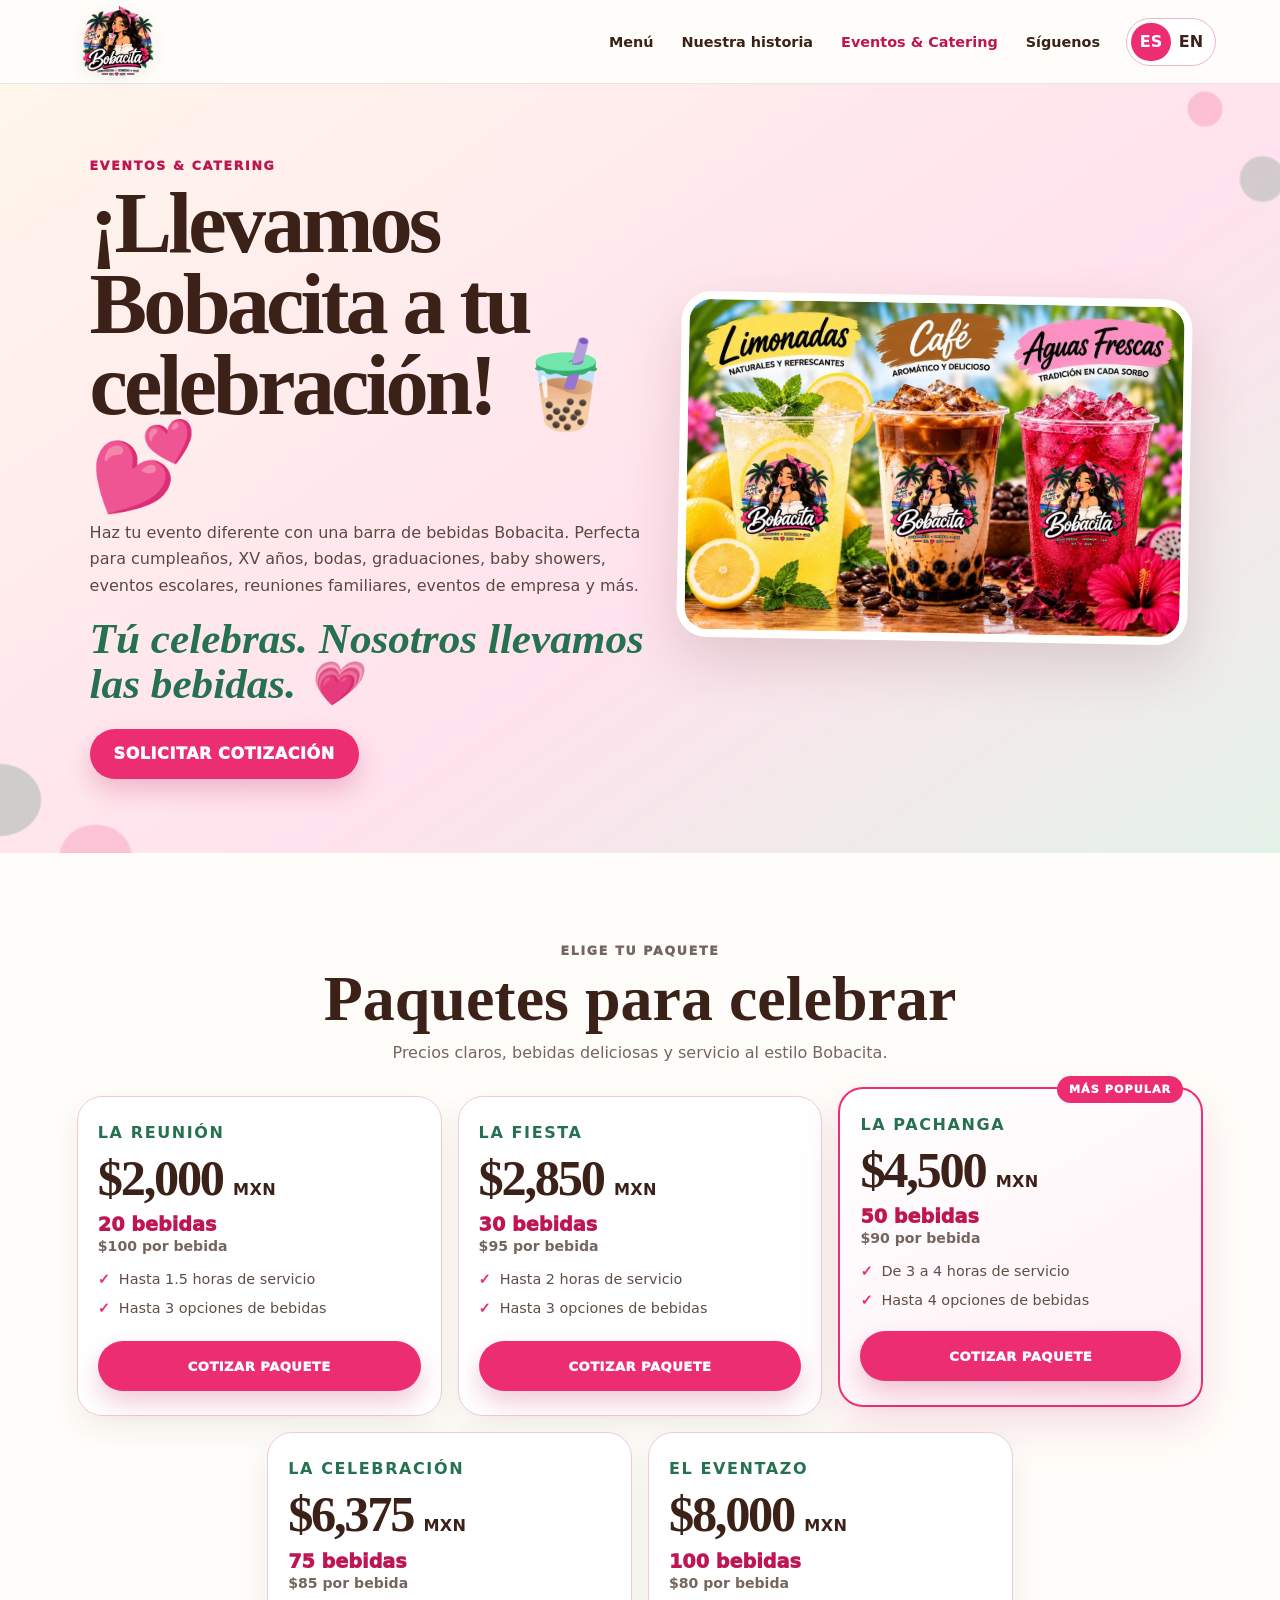
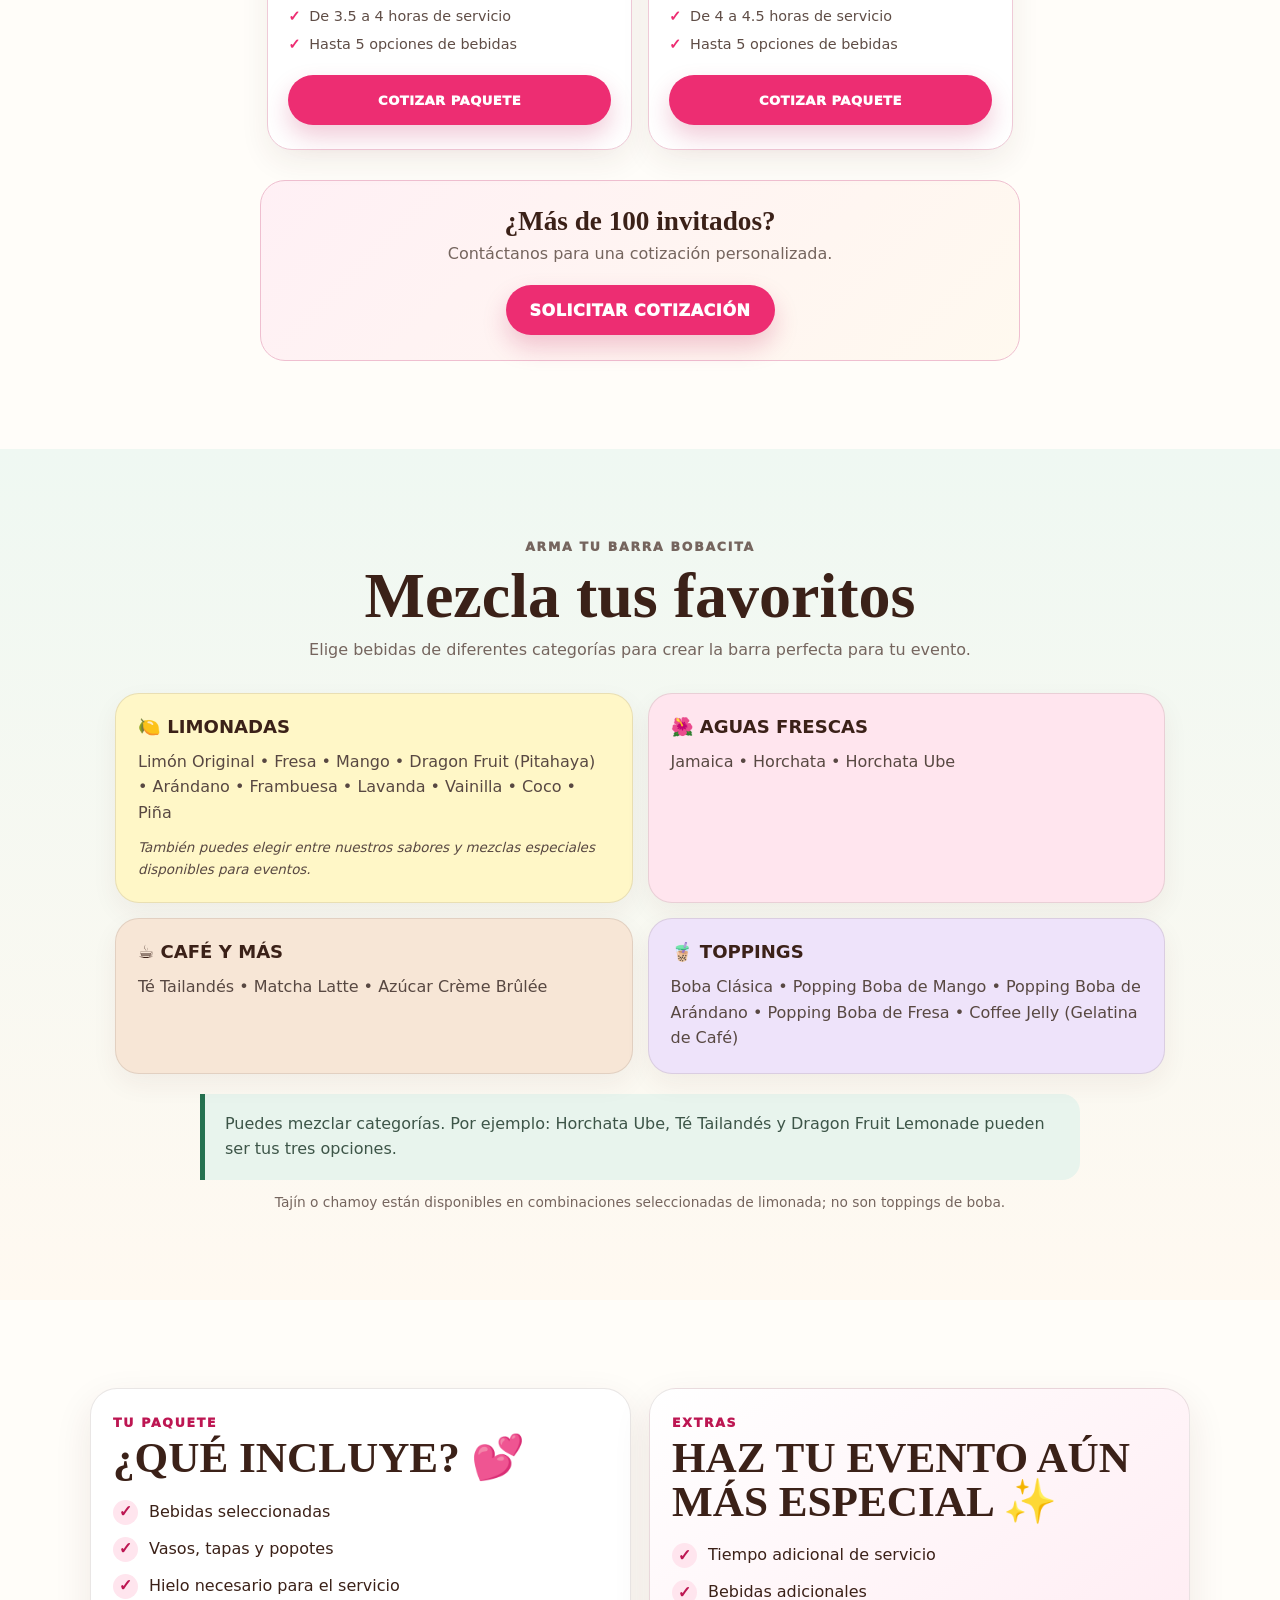
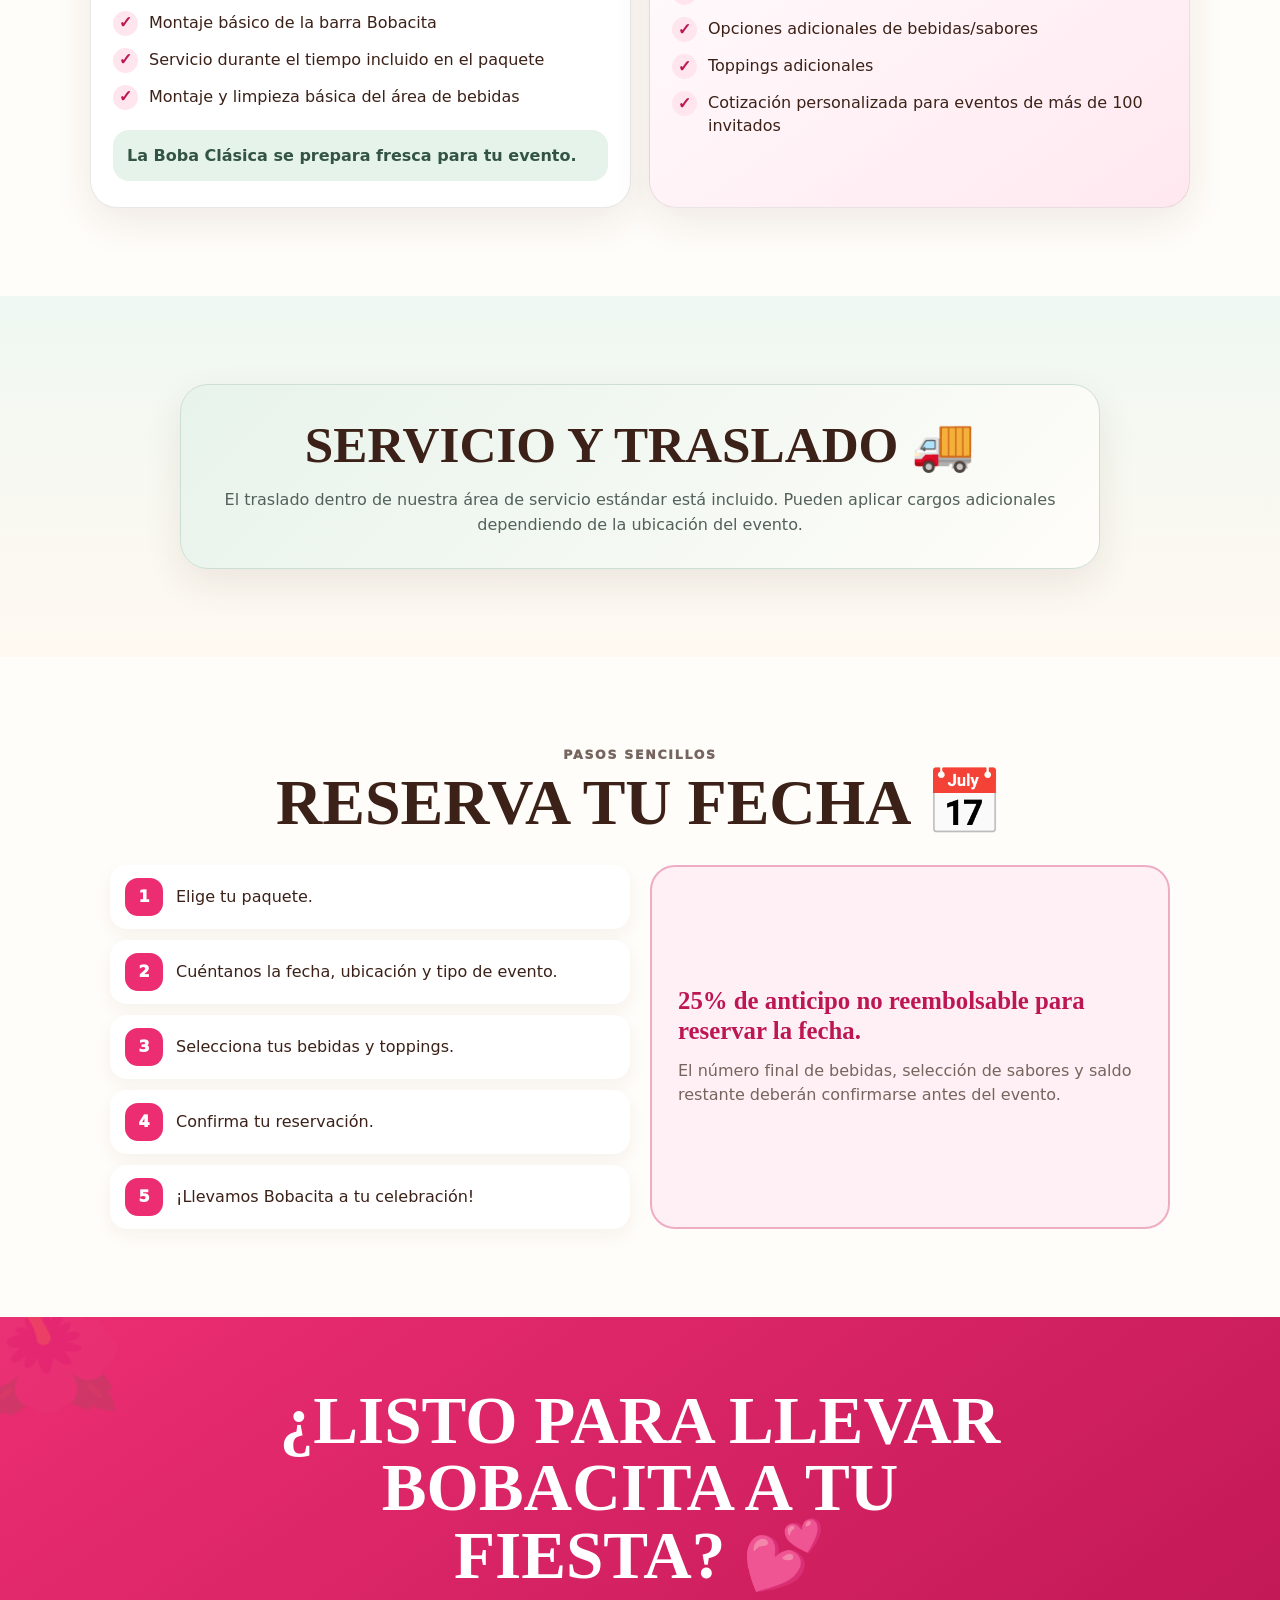
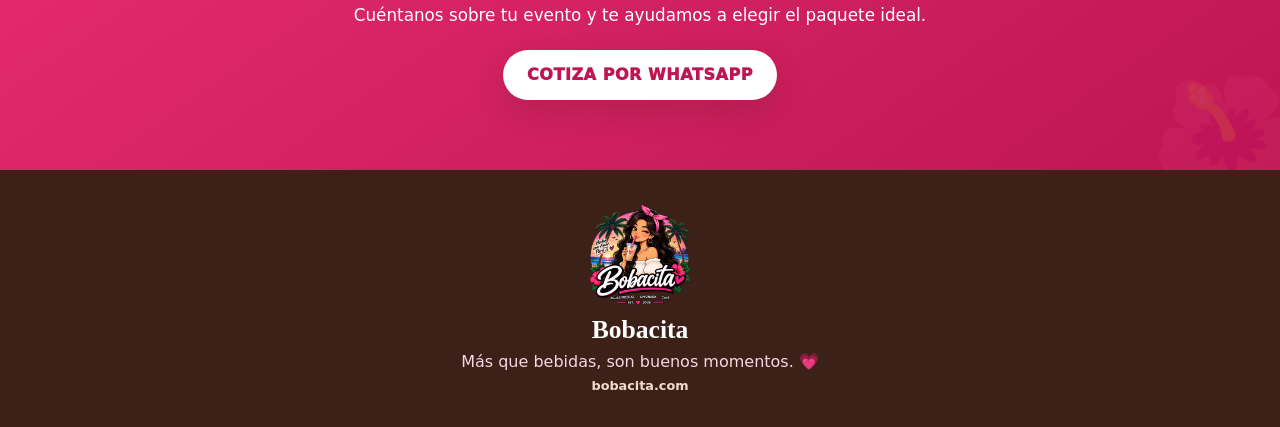
==== catering.html @ 794cbddf "Add Eventos and Catering page" ====
<!doctype html>
<html lang="es">
<head>
  <meta charset="utf-8">
  <meta name="viewport" content="width=device-width,initial-scale=1">
  <title>Eventos &amp; Catering | Bobacita</title>
  <meta name="description" content="Barra de bebidas Bobacita para cumpleaños, XV años, bodas, graduaciones y eventos en Tijuana.">
  <link rel="stylesheet" href="styles.css">
  <link rel="stylesheet" href="catering.css">
</head>
<body class="catering-page">
  <header class="site-header">
    <a class="brand" href="index.html#inicio" aria-label="Bobacita">
      <img src="assets/web/bobacita-logo.webp" width="600" height="600" alt="Bobacita" decoding="async" fetchpriority="high">
    </a>
    <nav class="desktop-nav" aria-label="Navegación principal" data-i18n-aria="main_navigation">
      <a href="index.html#menu" data-i18n="nav_menu">Menú</a>
      <a href="index.html#historia" data-i18n="nav_story">Nuestra historia</a>
      <a class="active" href="catering.html" aria-current="page" data-i18n="nav_catering">Eventos &amp; Catering</a>
      <a href="index.html#siguenos" data-i18n="nav_follow">Síguenos</a>
    </nav>
    <div class="lang-switch" aria-label="Cambiar idioma" data-i18n-aria="language_switch">
      <button class="active" type="button" data-lang="es" aria-pressed="true">ES</button>
      <button type="button" data-lang="en" aria-pressed="false">EN</button>
    </div>
    <button class="menu-toggle" type="button" aria-label="Abrir menú" aria-expanded="false" aria-controls="mobile-navigation" data-i18n-aria="open_menu"><span></span><span></span><span></span></button>
  </header>
  <nav class="mobile-nav" id="mobile-navigation" aria-label="Navegación móvil" data-i18n-aria="mobile_navigation" hidden>
    <a href="index.html#inicio" data-i18n="nav_home">Inicio</a>
    <a href="index.html#menu" data-i18n="nav_menu">Menú</a>
    <a href="index.html#featured-drink" data-i18n="nav_featured">Bebida destacada</a>
    <a href="index.html#historia" data-i18n="nav_story">Nuestra historia</a>
    <a href="index.html#siguenos" data-i18n="nav_follow">Síguenos</a>
    <a href="catering.html" aria-current="page" data-i18n="nav_catering">Eventos &amp; Catering</a>
  </nav>

  <main>
    <section class="catering-hero">
      <div class="catering-hero-copy">
        <p class="catering-eyebrow" data-i18n="hero_eyebrow">EVENTOS &amp; CATERING</p>
        <h1 data-i18n="hero_title">¡Llevamos Bobacita a tu celebración! 🧋💕</h1>
        <p class="catering-hero-text" data-i18n="hero_text">Haz tu evento diferente con una barra de bebidas Bobacita. Perfecta para cumpleaños, XV años, bodas, graduaciones, baby showers, eventos escolares, reuniones familiares, eventos de empresa y más.</p>
        <h2 data-i18n="hero_subtitle">Tú celebras. Nosotros llevamos las bebidas. 💗</h2>
        <a class="wa-button" data-wa="general" href="https://wa.me/525662849695" target="_blank" rel="noopener" data-i18n="request_quote">SOLICITAR COTIZACIÓN</a>
      </div>
      <figure class="catering-hero-visual">
        <img src="assets/web/three-category-website.webp" width="1200" height="800" alt="Barra de bebidas Bobacita con limonada, café y agua fresca" data-i18n-alt="hero_image_alt" decoding="async" fetchpriority="high">
      </figure>
    </section>

    <section class="catering-section alt" id="paquetes">
      <div class="catering-heading">
        <p class="catering-section-kicker" data-i18n="packages_kicker">ELIGE TU PAQUETE</p>
        <h2 data-i18n="packages_title">Paquetes para celebrar</h2>
        <p data-i18n="packages_intro">Precios claros, bebidas deliciosas y servicio al estilo Bobacita.</p>
      </div>
      <div class="package-grid">
        <article class="package-card">
          <h3>La Reunión</h3><p class="package-price">$2,000 <small>MXN</small></p>
          <p class="package-drinks" data-i18n="drinks_20">20 bebidas</p><p class="package-rate" data-i18n="rate_100">$100 por bebida</p>
          <ul><li data-i18n="service_15">Hasta 1.5 horas de servicio</li><li data-i18n="options_3">Hasta 3 opciones de bebidas</li></ul>
          <a class="wa-button" data-wa="package" data-package-es="La Reunión" data-package-en="La Reunión" href="https://wa.me/525662849695" target="_blank" rel="noopener" data-i18n="package_quote">COTIZAR PAQUETE</a>
        </article>
        <article class="package-card">
          <h3>La Fiesta</h3><p class="package-price">$2,850 <small>MXN</small></p>
          <p class="package-drinks" data-i18n="drinks_30">30 bebidas</p><p class="package-rate" data-i18n="rate_95">$95 por bebida</p>
          <ul><li data-i18n="service_2">Hasta 2 horas de servicio</li><li data-i18n="options_3">Hasta 3 opciones de bebidas</li></ul>
          <a class="wa-button" data-wa="package" data-package-es="La Fiesta" data-package-en="La Fiesta" href="https://wa.me/525662849695" target="_blank" rel="noopener" data-i18n="package_quote">COTIZAR PAQUETE</a>
        </article>
        <article class="package-card popular">
          <span class="popular-badge" data-i18n="most_popular">MÁS POPULAR</span>
          <h3>La Pachanga</h3><p class="package-price">$4,500 <small>MXN</small></p>
          <p class="package-drinks" data-i18n="drinks_50">50 bebidas</p><p class="package-rate" data-i18n="rate_90">$90 por bebida</p>
          <ul><li data-i18n="service_34">De 3 a 4 horas de servicio</li><li data-i18n="options_4">Hasta 4 opciones de bebidas</li></ul>
          <a class="wa-button" data-wa="package" data-package-es="La Pachanga" data-package-en="La Pachanga" href="https://wa.me/525662849695" target="_blank" rel="noopener" data-i18n="package_quote">COTIZAR PAQUETE</a>
        </article>
        <article class="package-card">
          <h3>La Celebración</h3><p class="package-price">$6,375 <small>MXN</small></p>
          <p class="package-drinks" data-i18n="drinks_75">75 bebidas</p><p class="package-rate" data-i18n="rate_85">$85 por bebida</p>
          <ul><li data-i18n="service_354">De 3.5 a 4 horas de servicio</li><li data-i18n="options_5">Hasta 5 opciones de bebidas</li></ul>
          <a class="wa-button" data-wa="package" data-package-es="La Celebración" data-package-en="La Celebración" href="https://wa.me/525662849695" target="_blank" rel="noopener" data-i18n="package_quote">COTIZAR PAQUETE</a>
        </article>
        <article class="package-card">
          <h3>El Eventazo</h3><p class="package-price">$8,000 <small>MXN</small></p>
          <p class="package-drinks" data-i18n="drinks_100">100 bebidas</p><p class="package-rate" data-i18n="rate_80">$80 por bebida</p>
          <ul><li data-i18n="service_445">De 4 a 4.5 horas de servicio</li><li data-i18n="options_5">Hasta 5 opciones de bebidas</li></ul>
          <a class="wa-button" data-wa="package" data-package-es="El Eventazo" data-package-en="El Eventazo" href="https://wa.me/525662849695" target="_blank" rel="noopener" data-i18n="package_quote">COTIZAR PAQUETE</a>
        </article>
      </div>
      <div class="custom-quote">
        <h3 data-i18n="over_100_title">¿Más de 100 invitados?</h3>
        <p data-i18n="over_100_text">Contáctanos para una cotización personalizada.</p>
        <a class="wa-button" data-wa="custom" href="https://wa.me/525662849695" target="_blank" rel="noopener" data-i18n="request_quote">SOLICITAR COTIZACIÓN</a>
      </div>
    </section>

    <section class="catering-section green-wash" id="barra">
      <div class="catering-heading">
        <p class="catering-section-kicker" data-i18n="bar_kicker">ARMA TU BARRA BOBACITA</p>
        <h2 data-i18n="bar_title">Mezcla tus favoritos</h2>
        <p data-i18n="bar_intro">Elige bebidas de diferentes categorías para crear la barra perfecta para tu evento.</p>
      </div>
      <div class="bar-grid">
        <article class="bar-card"><h3 data-i18n="lemonades_title">🍋 LIMONADAS</h3><p data-i18n="lemonades_list">Limón Original • Fresa • Mango • Dragon Fruit (Pitahaya) • Arándano • Frambuesa • Lavanda • Vainilla • Coco • Piña</p><p class="bar-note" data-i18n="lemonades_note">También puedes elegir entre nuestros sabores y mezclas especiales disponibles para eventos.</p></article>
        <article class="bar-card"><h3 data-i18n="aguas_title">🌺 AGUAS FRESCAS</h3><p data-i18n="aguas_list">Jamaica • Horchata • Horchata Ube</p></article>
        <article class="bar-card"><h3 data-i18n="cafe_title">☕ CAFÉ Y MÁS</h3><p data-i18n="cafe_list">Té Tailandés • Matcha Latte • Azúcar Crème Brûlée</p></article>
        <article class="bar-card"><h3 data-i18n="toppings_title">🧋 TOPPINGS</h3><p data-i18n="toppings_list">Boba Clásica • Popping Boba de Mango • Popping Boba de Arándano • Popping Boba de Fresa • Coffee Jelly (Gelatina de Café)</p></article>
      </div>
      <p class="mix-note" data-i18n="mix_note">Puedes mezclar categorías. Por ejemplo: Horchata Ube, Té Tailandés y Dragon Fruit Lemonade pueden ser tus tres opciones.</p>
      <p class="tajin-note" data-i18n="tajin_note">Tajín o chamoy están disponibles en combinaciones seleccionadas de limonada; no son toppings de boba.</p>
    </section>

    <section class="catering-section alt">
      <div class="split-grid">
        <article class="info-panel">
          <p class="catering-section-kicker" data-i18n="included_kicker">TU PAQUETE</p><h2 data-i18n="included_title">¿QUÉ INCLUYE? 💕</h2>
          <ul class="check-list">
            <li data-i18n="included_1">Bebidas seleccionadas</li><li data-i18n="included_2">Vasos, tapas y popotes</li><li data-i18n="included_3">Hielo necesario para el servicio</li><li data-i18n="included_4">Montaje básico de la barra Bobacita</li><li data-i18n="included_5">Servicio durante el tiempo incluido en el paquete</li><li data-i18n="included_6">Montaje y limpieza básica del área de bebidas</li>
          </ul>
          <p class="fresh-note" data-i18n="fresh_boba">La Boba Clásica se prepara fresca para tu evento.</p>
        </article>
        <article class="info-panel pink">
          <p class="catering-section-kicker" data-i18n="extras_kicker">EXTRAS</p><h2 data-i18n="extras_title">HAZ TU EVENTO AÚN MÁS ESPECIAL ✨</h2>
          <ul class="check-list">
            <li data-i18n="extra_1">Tiempo adicional de servicio</li><li data-i18n="extra_2">Bebidas adicionales</li><li data-i18n="extra_3">Opciones adicionales de bebidas/sabores</li><li data-i18n="extra_4">Toppings adicionales</li><li data-i18n="extra_5">Cotización personalizada para eventos de más de 100 invitados</li>
          </ul>
        </article>
      </div>
    </section>

    <section class="catering-section green-wash">
      <article class="travel-card">
        <h2 data-i18n="travel_title">SERVICIO Y TRASLADO 🚚</h2>
        <p data-i18n="travel_text">El traslado dentro de nuestra área de servicio estándar está incluido. Pueden aplicar cargos adicionales dependiendo de la ubicación del evento.</p>
      </article>
    </section>

    <section class="catering-section alt" id="reservar">
      <div class="catering-heading"><p class="catering-section-kicker" data-i18n="reserve_kicker">PASOS SENCILLOS</p><h2 data-i18n="reserve_title">RESERVA TU FECHA 📅</h2></div>
      <div class="reservation-wrap">
        <ol class="steps">
          <li data-i18n="step_1">Elige tu paquete.</li><li data-i18n="step_2">Cuéntanos la fecha, ubicación y tipo de evento.</li><li data-i18n="step_3">Selecciona tus bebidas y toppings.</li><li data-i18n="step_4">Confirma tu reservación.</li><li data-i18n="step_5">¡Llevamos Bobacita a tu celebración!</li>
        </ol>
        <aside class="deposit-card"><strong data-i18n="deposit">25% de anticipo no reembolsable para reservar la fecha.</strong><p data-i18n="confirmation_note">El número final de bebidas, selección de sabores y saldo restante deberán confirmarse antes del evento.</p></aside>
      </div>
    </section>

    <section class="final-cta">
      <div class="final-cta-inner"><h2 data-i18n="final_title">¿LISTO PARA LLEVAR BOBACITA A TU FIESTA? 💕</h2><p data-i18n="final_text">Cuéntanos sobre tu evento y te ayudamos a elegir el paquete ideal.</p><a class="wa-button" data-wa="general" href="https://wa.me/525662849695" target="_blank" rel="noopener" data-i18n="whatsapp_quote">COTIZA POR WHATSAPP</a></div>
    </section>
  </main>

  <footer class="catering-footer">
    <img src="assets/web/bobacita-logo.webp" width="600" height="600" alt="Bobacita" loading="lazy" decoding="async">
    <strong>Bobacita</strong><p data-i18n="footer_line">Más que bebidas, son buenos momentos. 💗</p><a href="https://bobacita.com">bobacita.com</a>
  </footer>
  <script src="catering.js" defer></script>
</body>
</html>
---- styles.css ----
:root{
  --pink:#ed2d72;
  --pink-dark:#bd1652;
  --pink-soft:#ffe5ee;
  --cream:#fff9f1;
  --paper:#fffdf9;
  --sand:#f2d1ad;
  --green:#257150;
  --green-soft:#e5f3eb;
  --brown:#3b2118;
  --muted:#75655e;
  --line:rgba(59,33,24,.11);
  --shadow:0 14px 38px rgba(77,38,27,.09);
}
*{box-sizing:border-box}
html{scroll-behavior:smooth;scroll-padding-top:86px}
body{margin:0;background:var(--cream);color:var(--brown);font-family:Inter,ui-sans-serif,system-ui,-apple-system,BlinkMacSystemFont,"Segoe UI",sans-serif;overflow-x:hidden}
img{max-width:100%;display:block}
a{color:inherit;text-decoration:none}
button,summary{font:inherit}
summary{cursor:pointer;list-style:none}
summary::-webkit-details-marker{display:none}

.site-header{position:sticky;top:0;z-index:30;display:flex;align-items:center;height:86px;padding:6px max(14px,4vw);border-bottom:1px solid var(--line);background:rgba(255,253,249,.96);backdrop-filter:blur(14px)}
.brand{display:grid;place-items:center;width:96px;height:74px;margin-right:auto}
.brand img{width:96px;height:74px;object-fit:contain;filter:drop-shadow(0 4px 8px rgba(59,33,24,.08))}
.desktop-nav{display:none}
.lang-switch{display:flex;padding:4px;border:1px solid #efb6ca;border-radius:999px;background:#fff}
.lang-switch button{min-width:40px;min-height:38px;border:0;border-radius:999px;background:transparent;color:var(--brown);font-weight:900;cursor:pointer}
.lang-switch button.active{background:var(--pink);color:#fff}
.menu-toggle{display:grid;width:44px;height:44px;margin-left:8px;place-content:center;gap:5px;border:0;border-radius:13px;background:transparent;cursor:pointer}
.menu-toggle span{display:block;width:23px;height:2px;border-radius:999px;background:var(--brown)}
.mobile-nav{position:fixed;inset:86px 0 auto;z-index:29;padding:12px 18px 20px;border-bottom:1px solid var(--line);background:rgba(255,253,249,.98);box-shadow:0 18px 35px rgba(59,33,24,.12);backdrop-filter:blur(16px)}
.mobile-nav[hidden]{display:none}
.mobile-nav a{display:flex;min-height:48px;align-items:center;justify-content:space-between;padding:10px 12px;border-bottom:1px solid var(--line);font-weight:850}
.mobile-nav a:last-child{border-bottom:0;color:var(--pink-dark)}
html.mobile-menu-open{overflow:hidden}
.lang-switch button:focus-visible,.category-links a:focus-visible,summary:focus-visible,.menu-toggle:focus-visible{outline:3px solid rgba(37,113,80,.35);outline-offset:3px}

.hero{position:relative;display:grid;gap:22px;overflow:hidden;padding:28px 18px 34px;background:var(--cream)}
.hero:before,.hero:after{position:absolute;width:150px;height:210px;background:radial-gradient(ellipse at 20% 20%,#3c8a5c 0 15%,transparent 16%),radial-gradient(ellipse at 70% 35%,#257150 0 13%,transparent 14%);opacity:.12;content:""}
.hero:before{top:70px;left:-70px;transform:rotate(-20deg)}.hero:after{right:-80px;bottom:40px;transform:rotate(30deg)}
.hero-copy{position:relative;z-index:2;max-width:620px;text-align:center}
.love-note,.section-kicker,.mini-label{margin:0;color:var(--pink);font-size:.78rem;font-weight:950;letter-spacing:.12em;text-transform:uppercase}
.love-note{display:inline-flex;color:var(--brown);font-family:Georgia,"Times New Roman",serif;font-size:clamp(1.35rem,6vw,2rem);font-style:italic;font-weight:700;letter-spacing:0;text-transform:none}
h1{max-width:520px;margin:12px auto 9px;font-family:Georgia,"Times New Roman",serif;font-size:clamp(1.8rem,9vw,3.3rem);line-height:1.02;letter-spacing:-.035em}
.hero-text{max-width:520px;margin:auto;color:#5e4c45;font-size:1rem;line-height:1.5}
.hero-drinks{position:relative;z-index:2;margin:0;overflow:hidden;border-radius:28px;background:#eaded7;box-shadow:var(--shadow)}
.hero-drinks img{display:block;width:100%;height:auto;object-fit:contain}

.category-dock{position:relative;z-index:3;margin:-12px 14px 0;padding:22px 14px 16px;border:1px solid var(--line);border-radius:28px;background:var(--paper);box-shadow:var(--shadow)}
.menu-intro{text-align:center}
.menu-intro h2{margin:5px 0 20px;font-family:Georgia,"Times New Roman",serif;font-size:2rem}
.category-links{display:grid;gap:10px}
.drink-categories{display:grid;grid-template-columns:1fr 1fr;gap:10px}
.category-links a{display:flex;min-width:0;min-height:84px;align-items:center;gap:9px;padding:11px;border:1px solid #f2ccd8;border-radius:19px}
.category-lemonades{background:#fff0a9}.category-aguas{background:#ffdce8}
.category-links .category-cafe{grid-column:1/-1;background:#f8dfc8}
.category-icon{display:grid;flex:0 0 38px;width:38px;height:38px;place-items:center;border-radius:13px;background:rgba(255,255,255,.62);font-size:1.35rem}
.category-copy{display:flex;min-width:0;flex:1;flex-direction:column;gap:4px}
.category-links strong{min-width:0;font-size:.91rem;line-height:1.1}
.category-links small{color:#5f4e47;font-size:.69rem;line-height:1.2}
.category-arrow{flex:0 0 auto;color:rgba(59,33,24,.55);font-size:1.5rem;line-height:1}
.toppings-addon{position:relative;min-height:70px!important;border-color:#d9c4ec!important;background:#eadcf8}
.addon-plus{display:grid;width:22px;height:22px;place-items:center;border-radius:50%;background:#65518f;color:#fff;font-size:1rem;font-weight:900}

.featured-promotion-section{padding:46px 18px 18px;scroll-margin-top:88px}
.featured-promotion-card{display:grid;max-width:980px;margin:auto;overflow:hidden;border:1px solid #f2bfd0;border-radius:28px;background:linear-gradient(145deg,#fff8f3,#ffe5ee);box-shadow:var(--shadow)}
.featured-promotion-art{display:grid;place-items:center;padding:13px;background:rgba(255,255,255,.55)}
.featured-promotion-art img{display:block;width:min(100%,320px);height:auto;max-height:440px;border-radius:20px;object-fit:contain}
.featured-promotion-copy{display:flex;flex-direction:column;align-items:flex-start;justify-content:center;padding:22px}
.featured-promotion-copy h2{margin:6px 0 13px;color:var(--brown);font-family:Georgia,"Times New Roman",serif;font-size:clamp(2.15rem,10vw,3.8rem);line-height:.95}
.featured-promotion-copy h2 span{display:block;color:var(--pink-dark);font-family:inherit;font-style:italic}
.featured-promotion-copy h2 small{display:block;margin-top:9px;font-family:inherit;font-size:.48em;line-height:1.1}
.featured-specialty{margin:0 0 6px;color:var(--brown);font-weight:900}
.featured-description{margin:0;color:var(--muted);line-height:1.55}
.featured-section-button{display:inline-flex;min-height:46px;align-items:center;justify-content:center;margin-top:18px;padding:0 24px;border-radius:999px;background:var(--pink);color:#fff;font-weight:950;letter-spacing:.04em;box-shadow:0 9px 20px rgba(219,19,103,.22)}
.featured-section-button:hover{background:var(--pink-dark)}
#brown-sugar-brulee{scroll-margin-top:96px}

.menu-section{padding:64px 18px;border-bottom:1px solid var(--line)}
.section-title-row{display:flex;align-items:end;justify-content:space-between;gap:14px;margin:0 auto 22px;max-width:1120px}
.section-title-row h2,.story-section h2,.social-section h2,.contact-section h2{margin:5px 0 0;font-family:Georgia,"Times New Roman",serif;font-size:clamp(2.15rem,10vw,3.8rem);line-height:1}
.back-link{padding-bottom:4px;color:var(--green);font-size:.78rem;font-weight:900;white-space:nowrap}
.section-hero-photo{position:relative;max-width:1120px;margin:0 auto 18px;overflow:hidden;border-radius:26px;background:#eaded7;box-shadow:var(--shadow)}
.section-hero-photo img{width:100%;aspect-ratio:16/11;object-fit:cover}
.section-hero-photo figcaption{position:absolute;right:10px;bottom:10px;left:10px;padding:11px 13px;border-radius:14px;background:rgba(35,22,17,.7);color:#fff;font-size:.83rem;font-weight:750;backdrop-filter:blur(7px)}
.lemonade-photo-grid{display:grid;gap:14px;max-width:1120px;margin:0 auto 18px}
.lemonade-photo-grid .section-hero-photo{width:100%;margin:0}
.lemonade-photo-grid img{width:100%;height:320px;object-fit:cover;object-position:center 48%}

.spotlight-card{display:grid;grid-template-columns:auto 1fr;gap:13px;max-width:1120px;margin:0 auto 28px;padding:20px;border:1px solid #f2bfd0;border-radius:22px;background:linear-gradient(135deg,#fff,#ffe5ee)}
.spotlight-photo{grid-column:1/-1;margin:-20px -20px 3px;overflow:hidden;border-radius:21px 21px 13px 13px;background:#eaded7}
.spotlight-photo img{width:100%;aspect-ratio:4/3;object-fit:cover;object-position:center 48%}
.spotlight-mark{display:grid;width:46px;height:46px;place-items:center;border-radius:15px;background:var(--pink);color:#fff;font-size:1.25rem}
.spotlight-card h3{margin:3px 0 6px;font-size:1.24rem}
.spotlight-card p{margin:0;color:var(--muted);line-height:1.5}
.spotlight-card details{grid-column:1/-1}
.spotlight-card summary,.featured-copy summary{display:flex;min-height:44px;align-items:center;justify-content:center;border:1px solid #efabc2;border-radius:999px;color:var(--pink-dark);font-weight:900}
.spotlight-card details[open] summary,.featured-copy details[open] summary{background:var(--pink);color:#fff}
.spotlight-card details>p,.featured-copy details>p{margin-top:11px;padding:13px;border-radius:14px;background:#fff;line-height:1.5}

.flavor-block,.mixes-accordion{max-width:1120px;margin-right:auto;margin-left:auto}
.subheading-row{display:flex;align-items:center;justify-content:space-between;margin-bottom:12px}
.subheading-row h3{margin:0;font-size:1.22rem}
.subheading-row span{color:var(--muted);font-size:.8rem;font-weight:800}
.flavor-chips{display:grid;grid-template-columns:repeat(3,minmax(0,1fr));gap:8px}
.flavor-chips span{display:grid;min-height:46px;place-items:center;padding:8px;border:1px solid #efcfda;border-radius:15px;background:var(--paper);font-size:.84rem;font-weight:850;text-align:center}
.mixes-accordion{margin-top:22px;border:1px solid var(--line);border-radius:22px;background:var(--paper);box-shadow:0 10px 25px rgba(72,39,29,.05)}
.mixes-accordion>summary{display:flex;min-height:72px;align-items:center;justify-content:space-between;gap:15px;padding:13px 16px}
.mixes-accordion summary span:first-child{display:flex;flex-direction:column;gap:4px}
.mixes-accordion summary small{color:var(--pink);font-size:.67rem;font-weight:900;letter-spacing:.1em}
.mixes-accordion summary strong{font-size:1.03rem}
.summary-action{padding:8px 10px;border-radius:999px;background:var(--green);color:#fff;font-size:.75rem;font-weight:900;white-space:nowrap}
.mix-grid{display:grid;gap:8px;padding:0 12px 14px}
.mix-grid article{padding:13px;border-radius:15px;background:#fff4f7}
.mix-grid h4{margin:0 0 4px;font-size:.93rem}
.mix-grid p{margin:0;color:var(--muted);font-size:.82rem;line-height:1.4}

.aguas-section{background:#f4fbf7}
.agua-cards{display:grid;grid-template-columns:1fr 1fr;gap:10px;max-width:900px;margin:auto}
.agua-card{overflow:hidden;border:1px solid #cfe3d8;border-radius:22px;background:#fff;box-shadow:0 10px 24px rgba(45,93,68,.08)}
.agua-photo{height:220px;overflow:hidden;background:#eaded7}
.agua-photo img{width:100%;height:100%;object-fit:cover;object-position:center}
.agua-card summary{display:grid;min-height:130px;align-content:start;gap:9px;padding:0 0 14px;text-align:center}
.agua-card summary>span{margin-inline:12px}
.agua-card summary>span:not(.details-label){display:flex;min-width:0;flex-direction:column;gap:5px}
.agua-card small{color:var(--muted);font-size:.78rem;line-height:1.35}
.details-label{color:var(--green);font-size:.72rem;font-weight:900;text-align:right}
.agua-card .details-label{display:grid;min-height:38px;place-items:center;border-radius:999px;background:var(--green);color:#fff;text-align:center}
.agua-card>p{margin:0 10px 10px;padding:12px;border-radius:14px;background:var(--green-soft);font-size:.85rem;line-height:1.45}

.weekly-special-section{padding:54px 18px;background:linear-gradient(145deg,#f3e5ff,#fff4fa)}
.weekly-special-card{display:grid;max-width:920px;margin:auto;overflow:hidden;border:1px solid #d9b9e9;border-radius:26px;background:#fff;box-shadow:var(--shadow)}
.weekly-special-photo{height:320px;overflow:hidden;background:#eaded7}
.weekly-special-photo img{width:100%;height:100%;object-fit:cover;object-position:center 48%}
.weekly-special-copy{padding:20px}
.weekly-special-copy h2{margin:6px 0 12px;font-family:Georgia,"Times New Roman",serif;font-size:2rem;line-height:1}
.weekly-special-copy h3{margin:0 0 8px;color:#6d2c91;font-family:Georgia,"Times New Roman",serif;font-size:1.55rem}
.weekly-special-copy p:last-child{margin:0;color:var(--muted);line-height:1.5}

.cafe-section{background:#fff8f1}
.featured-drinks{display:grid;gap:18px;max-width:1120px;margin:auto}
.featured-drink{overflow:hidden;border:1px solid #ead4c4;border-radius:26px;background:#fff;box-shadow:var(--shadow)}
.clean-photo{aspect-ratio:7/10;overflow:hidden;background:#d9c0a7}
.clean-photo img{width:100%;height:100%;object-fit:cover;object-position:center 55%}
.clean-photo-saigon img{object-position:center 54%}
.clean-photo-brulee img{transform:scale(1.07);transform-origin:center}
.featured-copy{padding:20px}
.drink-heading{display:flex;align-items:start;justify-content:space-between;gap:12px}
.featured-copy h3{margin:4px 0 0;font-family:Georgia,serif;font-size:1.8rem;line-height:1}
.featured-copy>p{color:var(--muted);line-height:1.52}
.featured-copy details{margin-top:16px}

.toppings-section{background:#f8f7ff}
.section-lead{max-width:1120px;margin:-8px auto 20px;color:var(--muted);line-height:1.5}
.topping-cards{display:grid;grid-template-columns:repeat(2,minmax(0,1fr));gap:8px;max-width:1120px;margin:auto}
.topping-card{min-width:0;overflow:hidden;border:1px solid #ded9ef;border-radius:20px;background:#fff;box-shadow:0 10px 22px rgba(68,54,109,.07)}
.topping-photo{width:100%;height:112px;margin:0 0 6px;overflow:hidden;background:#fff}
.topping-photo img{width:100%;height:100%;object-fit:cover;object-position:center}
.topping-card summary{position:relative;display:flex;min-height:112px;flex-direction:column;align-items:center;gap:4px;padding:12px 8px 40px;text-align:center}
.topping-card summary strong{font-size:.78rem;line-height:1.15}
.topping-card small{color:var(--pink-dark);font-size:.7rem;font-weight:900;line-height:1.2}
.plus{display:grid;width:32px;height:32px;place-items:center;border-radius:50%;background:#f0edf8;color:#65528e;font-size:1.2rem;font-weight:900}
.topping-card .plus{position:absolute;right:50%;bottom:7px;transform:translateX(50%)}
.topping-card[open] .plus{transform:translateX(50%) rotate(45deg)}
.topping-card>p{margin:0 7px 7px;padding:9px;border-radius:12px;background:#f4f1fb;font-size:.72rem;line-height:1.35;text-align:center}
.tajin-note{max-width:820px;margin:14px auto 0;color:var(--muted);font-size:.78rem;line-height:1.45}

.promo-modal[hidden]{display:none}
.promo-modal{position:fixed;z-index:100;inset:0;display:grid;place-items:center;padding:16px}
.promo-backdrop{position:absolute;inset:0;background:rgba(44,24,18,.62);backdrop-filter:blur(5px)}
.promo-dialog{position:relative;width:min(92vw,520px);max-height:calc(100dvh - 32px);overflow:hidden;border:1px solid rgba(237,45,114,.24);border-radius:26px;background:#2d1a14;box-shadow:0 24px 70px rgba(48,23,17,.3)}
.promo-image{display:grid;min-height:0;place-items:center;overflow:hidden;background:#2d1a14}
.promo-image img{width:100%;height:auto;max-height:calc(100dvh - 32px);object-fit:contain}
.promo-close{position:absolute;z-index:2;top:10px;right:10px;display:grid;width:44px;height:44px;place-items:center;border:1px solid rgba(59,33,24,.12);border-radius:50%;background:rgba(255,253,249,.96);color:var(--brown);box-shadow:0 5px 15px rgba(59,33,24,.14);font-size:1.55rem;line-height:1;cursor:pointer}
.promo-actions{position:absolute;z-index:1;inset:0;pointer-events:none}
.promo-primary,.promo-secondary{position:absolute;left:30%;width:40%;height:8.2%;padding:0;border:0;border-radius:999px;background:transparent;color:transparent;font-size:0;cursor:pointer;pointer-events:auto}
.promo-primary{top:79.5%}
.promo-secondary{top:87.7%}
.visually-hidden{position:absolute!important;width:1px!important;height:1px!important;padding:0!important;margin:-1px!important;overflow:hidden!important;clip:rect(0,0,0,0)!important;white-space:nowrap!important;border:0!important}
.promo-close:focus-visible,.promo-primary:focus-visible,.promo-secondary:focus-visible{outline:3px solid rgba(37,113,80,.4);outline-offset:3px}
html.promo-open,html.promo-open body{overflow:hidden;overscroll-behavior:none}

.story-section{display:grid;gap:28px;padding:66px 20px;background:linear-gradient(145deg,#ffe7ed,#fff9f1)}
.story-logo{display:grid;place-items:center}
.story-logo img{width:min(310px,82vw);height:auto;max-height:360px;object-fit:contain;object-position:center;filter:drop-shadow(0 14px 20px rgba(76,35,29,.12))}
.story-section>div:last-child{max-width:760px}
.story-section p:not(.section-kicker){font-size:1rem;line-height:1.7}
.story-signature{color:var(--pink-dark);font-family:Georgia,serif;font-size:1.18rem!important;font-weight:700}

.social-section{padding:64px 18px;background:var(--paper)}
.social-copy{max-width:720px;margin:0 auto 20px;text-align:center}
.social-copy p:last-child{color:var(--muted);line-height:1.5}
.social-gallery{display:grid;grid-template-columns:1fr 1fr;gap:9px;max-width:800px;margin:auto}
.social-gallery a{position:relative;min-height:180px;overflow:hidden;border-radius:19px;background:#eaded7}
.social-feature-wide{grid-column:1/-1;min-height:220px!important}
.social-gallery img{width:100%;height:100%;min-height:180px;object-fit:cover;transition:transform .2s}
.social-gallery .social-saigon img{object-position:center 56%}
.social-gallery span{position:absolute;right:9px;bottom:9px;left:9px;padding:9px 10px;border-radius:12px;background:rgba(47,25,18,.72);color:#fff;font-size:.72rem;font-weight:850;text-align:center;backdrop-filter:blur(6px)}
.social-gallery a:hover img{transform:scale(1.03)}
.social-links{display:flex;max-width:800px;flex-wrap:wrap;justify-content:center;gap:8px;margin:16px auto 0}
.social-links a{display:flex;min-height:48px;align-items:center;gap:8px;padding:0 14px;border:1px solid #efcada;border-radius:999px;background:#fff7fa;color:var(--pink-dark);font-size:.83rem;font-weight:900}
.collaboration-card{display:grid;max-width:800px;grid-template-columns:78px 1fr;gap:14px;align-items:center;margin:18px auto 0;padding:16px;border:1px solid #efcada;border-radius:22px;background:#fff7fa;box-shadow:0 10px 26px rgba(109,49,49,.08);text-align:left}
.collaboration-card>img{width:78px;height:78px;border-radius:50%;object-fit:cover}
.collaboration-card h3{margin:3px 0 6px;font-family:Georgia,serif;font-size:1.08rem;line-height:1.18}
.collaboration-card p{margin:0;color:#67483d;font-size:.82rem;line-height:1.42}
.collaboration-card .section-kicker{color:var(--pink-dark);font-size:.65rem}
.collaboration-card a{display:inline-flex;margin-top:8px;color:var(--pink-dark);font-weight:900}
.platform-icon{display:grid;width:28px;height:28px;place-items:center;border-radius:50%;color:#fff;font-family:Arial,sans-serif;font-size:1rem;font-style:normal;font-weight:900;line-height:1}
.instagram .platform-icon{background:linear-gradient(145deg,#7d2ae8,#f22970,#ffb438)}
.facebook .platform-icon{background:#1877f2}
.tiktok .platform-icon{background:#171717;text-shadow:1px 0 #25f4ee,-1px 0 #fe2c55}
.youtube .platform-icon{background:#ff0033;font-size:.75rem}

.contact-section{padding:60px 18px;background:linear-gradient(145deg,#ffe3eb,#fff6ef)}
.contact-copy{max-width:700px;margin:0 auto 22px;text-align:center}
.contact-copy>p:last-child{color:var(--muted);line-height:1.5}
.contact-grid{display:grid;gap:10px;max-width:820px;margin:auto}
.contact-card{display:flex;min-width:0;min-height:72px;align-items:center;gap:13px;padding:12px 15px;border:1px solid #efc9d6;border-radius:20px;background:rgba(255,255,255,.88);box-shadow:0 9px 24px rgba(82,43,43,.06)}
a.contact-card{transition:transform .18s,box-shadow .18s}
a.contact-card:hover{transform:translateY(-2px);box-shadow:0 13px 28px rgba(82,43,43,.1)}
.contact-icon{display:grid;width:44px;height:44px;flex:0 0 44px;place-items:center;border-radius:50%;background:var(--pink);color:#fff;font-size:1.1rem;font-weight:900}
.contact-card>span:last-child{display:flex;min-width:0;flex-direction:column;gap:3px}
.contact-card small{color:var(--pink-dark);font-size:.68rem;font-weight:900;letter-spacing:.11em}
.contact-card strong{overflow-wrap:anywhere;font-size:.94rem}
.contact-socials{display:flex;max-width:820px;flex-wrap:wrap;justify-content:center;gap:9px;margin:13px auto 0}
.contact-socials span{display:flex;min-width:150px;flex:1;flex-direction:column;align-items:center;gap:3px;padding:11px 14px;border:1px solid #efc9d6;border-radius:16px;background:rgba(255,255,255,.68)}
.contact-socials small{color:var(--pink-dark);font-size:.66rem;font-weight:900;letter-spacing:.1em}
.contact-socials strong{font-size:.87rem}
.qr-card{display:flex;max-width:820px;align-items:center;justify-content:center;gap:18px;margin:16px auto 0;padding:16px;border:1px solid #efc9d6;border-radius:22px;background:rgba(255,255,255,.88);box-shadow:0 9px 24px rgba(82,43,43,.06)}
.qr-card img{width:148px;height:148px;flex:0 0 148px;object-fit:contain;background:#fff}
.qr-card>span{display:flex;min-width:0;flex-direction:column;gap:5px}
.qr-card small{color:var(--pink-dark);font-size:.66rem;font-weight:900;letter-spacing:.1em}
.qr-card strong{font-family:Georgia,serif;font-size:1.2rem;line-height:1.15}
.qr-card em{color:var(--muted);font-size:.85rem;font-style:normal}

footer{display:grid;justify-items:center;gap:9px;padding:32px 20px;background:var(--brown);color:#fff;text-align:center}
footer img{width:82px;height:70px;object-fit:contain}
footer div{display:flex;flex-direction:column;gap:3px}
footer span,footer a{font-size:.8rem;color:#f4dbd1}

@media(max-width:619px){
  .dragon-spotlight .spotlight-photo img{height:320px;aspect-ratio:auto;object-fit:cover;object-position:center 48%}
  .clean-photo{aspect-ratio:4/5}
  .clean-photo img{object-position:center 52%}
  .clean-photo-saigon img{object-position:center 50%}
  .story-logo img{max-height:310px}
}

@media(max-width:350px){
  .site-header{padding-inline:12px}
  .brand{width:86px}.brand img{width:86px}
  .hero{padding-inline:16px}
  .category-dock{margin-inline:10px;padding-inline:12px}
  .category-links a{padding-inline:9px}.category-links strong{font-size:.82rem}
  .menu-section{padding-inline:14px}
  .flavor-chips{grid-template-columns:1fr 1fr}
  .topping-card summary strong{font-size:.7rem}
  .social-links a{padding-inline:11px}
  .qr-card{gap:12px;padding:12px}.qr-card img{width:126px;height:126px;flex-basis:126px}.qr-card strong{font-size:1.05rem}
}

@media(min-width:620px){
  .hero{grid-template-columns:.8fr 1.2fr;align-items:center;padding:54px 7vw}
  .hero-copy{text-align:left}.hero-copy h1,.hero-copy .hero-text{margin-left:0}
  .category-dock{max-width:1120px;margin:-26px auto 0;padding:28px}
  .featured-promotion-section{padding:64px 6vw 26px}
  .featured-promotion-card{grid-template-columns:minmax(280px,.85fr) minmax(320px,1.15fr);align-items:stretch}
  .featured-promotion-art{padding:20px}
  .featured-promotion-art img{width:min(100%,360px);max-height:480px}
  .featured-promotion-copy{padding:34px clamp(28px,5vw,58px)}
  .drink-categories{grid-template-columns:repeat(3,1fr)}
  .category-links .category-cafe{grid-column:auto}
  .section-hero-photo img{aspect-ratio:16/7}
  .lemonade-photo-grid{grid-template-columns:1fr 1fr}.lemonade-photo-grid img{height:440px;aspect-ratio:auto}
  .flavor-chips{grid-template-columns:repeat(5,1fr)}
  .mix-grid{grid-template-columns:1fr 1fr}
  .featured-drinks{grid-template-columns:repeat(3,1fr)}
  .agua-photo{height:300px}
  .topping-photo{height:210px}
  .topping-cards{grid-template-columns:repeat(3,minmax(0,1fr))}
  .weekly-special-card{grid-template-columns:1.1fr .9fr;align-items:center}.weekly-special-photo{height:440px}
  .clean-photo{height:auto}
  .story-section{grid-template-columns:.8fr 1.2fr;align-items:center;padding:80px 7vw}
  .contact-grid{grid-template-columns:1fr 1fr}.contact-grid .contact-card:last-child{grid-column:1/-1}
}

@media(min-width:1000px){
  .topping-cards{grid-template-columns:repeat(5,minmax(0,1fr))}
}

@media(min-width:900px){
  .site-header{height:84px;padding-inline:5vw}
  .brand{width:108px;height:72px}.brand img{width:108px;height:72px}
  .desktop-nav{display:flex;gap:28px;margin-right:26px;font-size:.9rem;font-weight:850}
  .desktop-nav a:hover{color:var(--pink)}
  .menu-toggle{display:none}
  .mobile-nav{display:none!important}
  .menu-section{padding:90px 6vw}
  .section-title-row{margin-bottom:30px}
  .spotlight-card{grid-template-columns:auto minmax(0,1fr) 200px;align-items:center}
  .spotlight-card details{grid-column:auto}
  .social-section{padding:84px 6vw}
  .contact-grid{grid-template-columns:repeat(3,1fr)}.contact-grid .contact-card:last-child{grid-column:auto}
}
---- catering.css ----
.catering-page{background:var(--cream)}
.desktop-nav .active{color:var(--pink-dark)}
.catering-hero{position:relative;display:grid;gap:24px;overflow:hidden;padding:38px 18px 48px;background:linear-gradient(145deg,#fff6ec 0%,#ffe2ed 58%,#e4f2e8 100%)}
.catering-hero:before,.catering-hero:after{position:absolute;border-radius:50%;content:"";pointer-events:none}
.catering-hero:before{top:-80px;right:-70px;width:250px;height:250px;background:radial-gradient(circle at 42% 42%,rgba(237,45,114,.2) 0 8%,transparent 9%),radial-gradient(circle at 65% 70%,rgba(37,113,80,.2) 0 9%,transparent 10%)}
.catering-hero:after{bottom:-85px;left:-70px;width:230px;height:230px;background:radial-gradient(ellipse at 30% 40%,rgba(37,113,80,.22) 0 18%,transparent 19%),radial-gradient(ellipse at 72% 65%,rgba(237,45,114,.18) 0 15%,transparent 16%)}
.catering-hero-copy,.catering-hero-visual{position:relative;z-index:1}
.catering-eyebrow,.catering-section-kicker{margin:0;color:var(--pink-dark);font-size:.78rem;font-weight:950;letter-spacing:.14em;text-transform:uppercase}
.catering-hero h1{max-width:680px;margin:10px 0 12px;font-family:Georgia,"Times New Roman",serif;font-size:clamp(2.35rem,11vw,5.4rem);line-height:.94;letter-spacing:-.045em}
.catering-hero h2{max-width:640px;margin:17px 0 0;color:var(--green);font-family:Georgia,"Times New Roman",serif;font-size:clamp(1.55rem,6vw,2.7rem);font-style:italic;line-height:1.05}
.catering-hero-text{max-width:680px;margin:0;color:#594941;font-size:1rem;line-height:1.65}
.catering-tagline{margin:17px 0 0;color:var(--brown);font-size:1.08rem;font-weight:900}
.catering-hero-visual{align-self:center;margin:0;overflow:hidden;border:8px solid rgba(255,255,255,.82);border-radius:30px;background:#fff;box-shadow:0 22px 55px rgba(91,44,35,.16);transform:rotate(1deg)}
.catering-hero-visual img{width:100%;height:auto;object-fit:contain}
.wa-button{display:inline-flex;min-height:50px;align-items:center;justify-content:center;gap:9px;margin-top:22px;padding:0 24px;border:0;border-radius:999px;background:var(--pink);color:#fff;font-weight:950;letter-spacing:.035em;box-shadow:0 12px 25px rgba(189,22,82,.22);transition:transform .2s ease,background .2s ease}
.wa-button:hover{background:var(--pink-dark);transform:translateY(-2px)}
.wa-button:focus-visible,.package-card a:focus-visible{outline:3px solid rgba(37,113,80,.42);outline-offset:3px}

.catering-section{padding:66px 18px}
.catering-section.alt{background:#fffdf9}
.catering-section.green-wash{background:linear-gradient(180deg,#eff8f2,#fff9f1)}
.catering-heading{max-width:760px;margin:0 auto 30px;text-align:center}
.catering-heading h2{margin:7px 0 10px;font-family:Georgia,"Times New Roman",serif;font-size:clamp(2.1rem,9vw,4rem);line-height:1}
.catering-heading p{margin:0;color:var(--muted);line-height:1.55}

.package-grid{display:grid;gap:16px;max-width:1180px;margin:auto}
.package-card{position:relative;display:flex;min-width:0;flex-direction:column;padding:24px 20px;border:1px solid #efcad7;border-radius:25px;background:#fff;box-shadow:0 12px 30px rgba(77,38,27,.07)}
.package-card.popular{border:2px solid var(--pink);background:linear-gradient(150deg,#fff,#fff0f5);box-shadow:0 18px 42px rgba(189,22,82,.14)}
.popular-badge{position:absolute;top:-13px;right:18px;padding:7px 12px;border-radius:999px;background:var(--pink);color:#fff;font-size:.7rem;font-weight:950;letter-spacing:.09em}
.package-card h3{margin:2px 0 13px;color:var(--green);font-size:1rem;letter-spacing:.1em;text-transform:uppercase}
.package-price{margin:0;color:var(--brown);font-family:Georgia,"Times New Roman",serif;font-size:clamp(2.2rem,10vw,3.15rem);font-weight:800;line-height:.92;letter-spacing:-.045em}
.package-price small{font-family:Inter,ui-sans-serif,system-ui,sans-serif;font-size:.32em;letter-spacing:.02em}
.package-drinks{margin:12px 0 2px;color:var(--pink-dark);font-size:1.2rem;font-weight:950}
.package-rate{margin:0 0 16px;color:var(--muted);font-size:.88rem;font-weight:750}
.package-card ul{display:grid;gap:9px;margin:0 0 21px;padding:0;list-style:none}
.package-card li{display:flex;gap:9px;color:#5f4d46;font-size:.9rem;line-height:1.35}
.package-card li:before{color:var(--pink);font-weight:950;content:"✓"}
.package-card .wa-button{width:100%;margin-top:auto;font-size:.82rem}
.custom-quote{max-width:760px;margin:30px auto 0;padding:25px;border:1px solid #efbfd0;border-radius:25px;background:linear-gradient(135deg,#fff0f5,#fff9ef);text-align:center}
.custom-quote h3{margin:0 0 7px;font-family:Georgia,"Times New Roman",serif;font-size:1.7rem}
.custom-quote p{margin:0;color:var(--muted)}

.bar-grid{display:grid;gap:15px;max-width:1050px;margin:auto}
.bar-card{padding:22px;border:1px solid var(--line);border-radius:24px;background:#fff;box-shadow:0 10px 27px rgba(77,38,27,.06)}
.bar-card:nth-child(1){background:#fff7c7}.bar-card:nth-child(2){background:#ffe5ee}.bar-card:nth-child(3){background:#f7e6d6}.bar-card:nth-child(4){background:#eee3fa}
.bar-card h3{margin:0 0 12px;font-size:1.13rem}
.bar-card p{margin:0;color:#584842;line-height:1.6}
.bar-card .bar-note{margin-top:12px;font-size:.84rem;font-style:italic}
.mix-note{max-width:880px;margin:20px auto 0;padding:18px 20px;border-left:5px solid var(--green);border-radius:0 18px 18px 0;background:#e8f4ed;color:#3d5548;line-height:1.55}
.tajin-note{max-width:880px;margin:12px auto 0;color:var(--muted);font-size:.86rem;line-height:1.5;text-align:center}

.split-grid{display:grid;gap:18px;max-width:1100px;margin:auto}
.info-panel{padding:26px 22px;border:1px solid var(--line);border-radius:27px;background:#fff;box-shadow:var(--shadow)}
.info-panel.pink{background:linear-gradient(145deg,#fff,#ffe8f0)}
.info-panel h2{margin:6px 0 20px;font-family:Georgia,"Times New Roman",serif;font-size:clamp(1.8rem,7vw,2.7rem);line-height:1}
.check-list{display:grid;gap:12px;margin:0;padding:0;list-style:none}
.check-list li{display:flex;gap:11px;line-height:1.45}
.check-list li:before{display:grid;flex:0 0 25px;width:25px;height:25px;place-items:center;border-radius:50%;background:var(--pink-soft);color:var(--pink-dark);font-weight:950;content:"✓"}
.fresh-note{margin:20px 0 0;padding:14px;border-radius:16px;background:var(--green-soft);color:#335444;font-weight:800;line-height:1.45}

.travel-card{max-width:920px;margin:auto;padding:30px 24px;border:1px solid #cddfd4;border-radius:28px;background:linear-gradient(135deg,#e7f3eb,#fffdf9);text-align:center;box-shadow:var(--shadow)}
.travel-card h2{margin:0 0 12px;font-family:Georgia,"Times New Roman",serif;font-size:clamp(2rem,8vw,3.2rem)}
.travel-card p{margin:0;color:#526159;line-height:1.6}

.reservation-wrap{display:grid;gap:20px;max-width:1060px;margin:auto}
.steps{display:grid;gap:11px;margin:0;padding:0;counter-reset:reservation;list-style:none}
.steps li{display:flex;align-items:center;gap:13px;padding:13px 15px;border-radius:17px;background:#fff;box-shadow:0 7px 18px rgba(77,38,27,.05);line-height:1.35;counter-increment:reservation}
.steps li:before{display:grid;flex:0 0 38px;width:38px;height:38px;place-items:center;border-radius:13px;background:var(--pink);color:#fff;font-weight:950;content:counter(reservation)}
.deposit-card{display:flex;flex-direction:column;justify-content:center;padding:26px;border:2px solid #efadc4;border-radius:25px;background:#fff0f5}
.deposit-card strong{color:var(--pink-dark);font-family:Georgia,"Times New Roman",serif;font-size:1.55rem;line-height:1.2}
.deposit-card p{margin:13px 0 0;color:var(--muted);line-height:1.55}

.final-cta{position:relative;overflow:hidden;padding:70px 20px;background:linear-gradient(145deg,#ec2e72,#bd1652);color:#fff;text-align:center}
.final-cta:before,.final-cta:after{position:absolute;font-size:8rem;opacity:.12;content:"🌺"}
.final-cta:before{top:-45px;left:-35px}.final-cta:after{right:-30px;bottom:-50px}
.final-cta-inner{position:relative;z-index:1;max-width:760px;margin:auto}
.final-cta h2{margin:0 0 13px;font-family:Georgia,"Times New Roman",serif;font-size:clamp(2.2rem,9vw,4.2rem);line-height:1}
.final-cta p{margin:0;font-size:1.05rem;line-height:1.55}
.final-cta .wa-button{background:#fff;color:var(--pink-dark);box-shadow:0 12px 30px rgba(59,33,24,.18)}
.catering-footer{display:grid;place-items:center;gap:7px;padding:34px 18px;background:#3b2118;color:#fff;text-align:center}
.catering-footer img{width:104px;height:104px;object-fit:contain}
.catering-footer strong{font-family:Georgia,"Times New Roman",serif;font-size:1.6rem}
.catering-footer p{margin:0;color:#f6d7e3}
.catering-footer a{font-weight:850}

@media(min-width:640px){
  .catering-hero{grid-template-columns:1fr 1fr;align-items:center;padding:62px 6vw 72px}
  .package-grid{grid-template-columns:repeat(2,minmax(0,1fr))}
  .bar-grid{grid-template-columns:1fr 1fr}
  .split-grid,.reservation-wrap{grid-template-columns:1fr 1fr}
}

@media(min-width:980px){
  .catering-hero{grid-template-columns:1.05fr .95fr;min-height:650px;padding:74px 7vw}
  .catering-hero-visual{max-width:620px;justify-self:end}
  .package-grid{grid-template-columns:repeat(6,minmax(0,1fr));align-items:stretch}
  .package-card{grid-column:span 2}
  .package-card:nth-child(4){grid-column:2/span 2}.package-card:nth-child(5){grid-column:4/span 2}
  .package-card.popular{transform:translateY(-9px)}
  .catering-section{padding:88px 6vw}
}

@media(max-width:380px){
  .catering-hero,.catering-section{padding-right:14px;padding-left:14px}
  .package-card{padding:22px 17px}
  .wa-button{padding-right:18px;padding-left:18px}
}
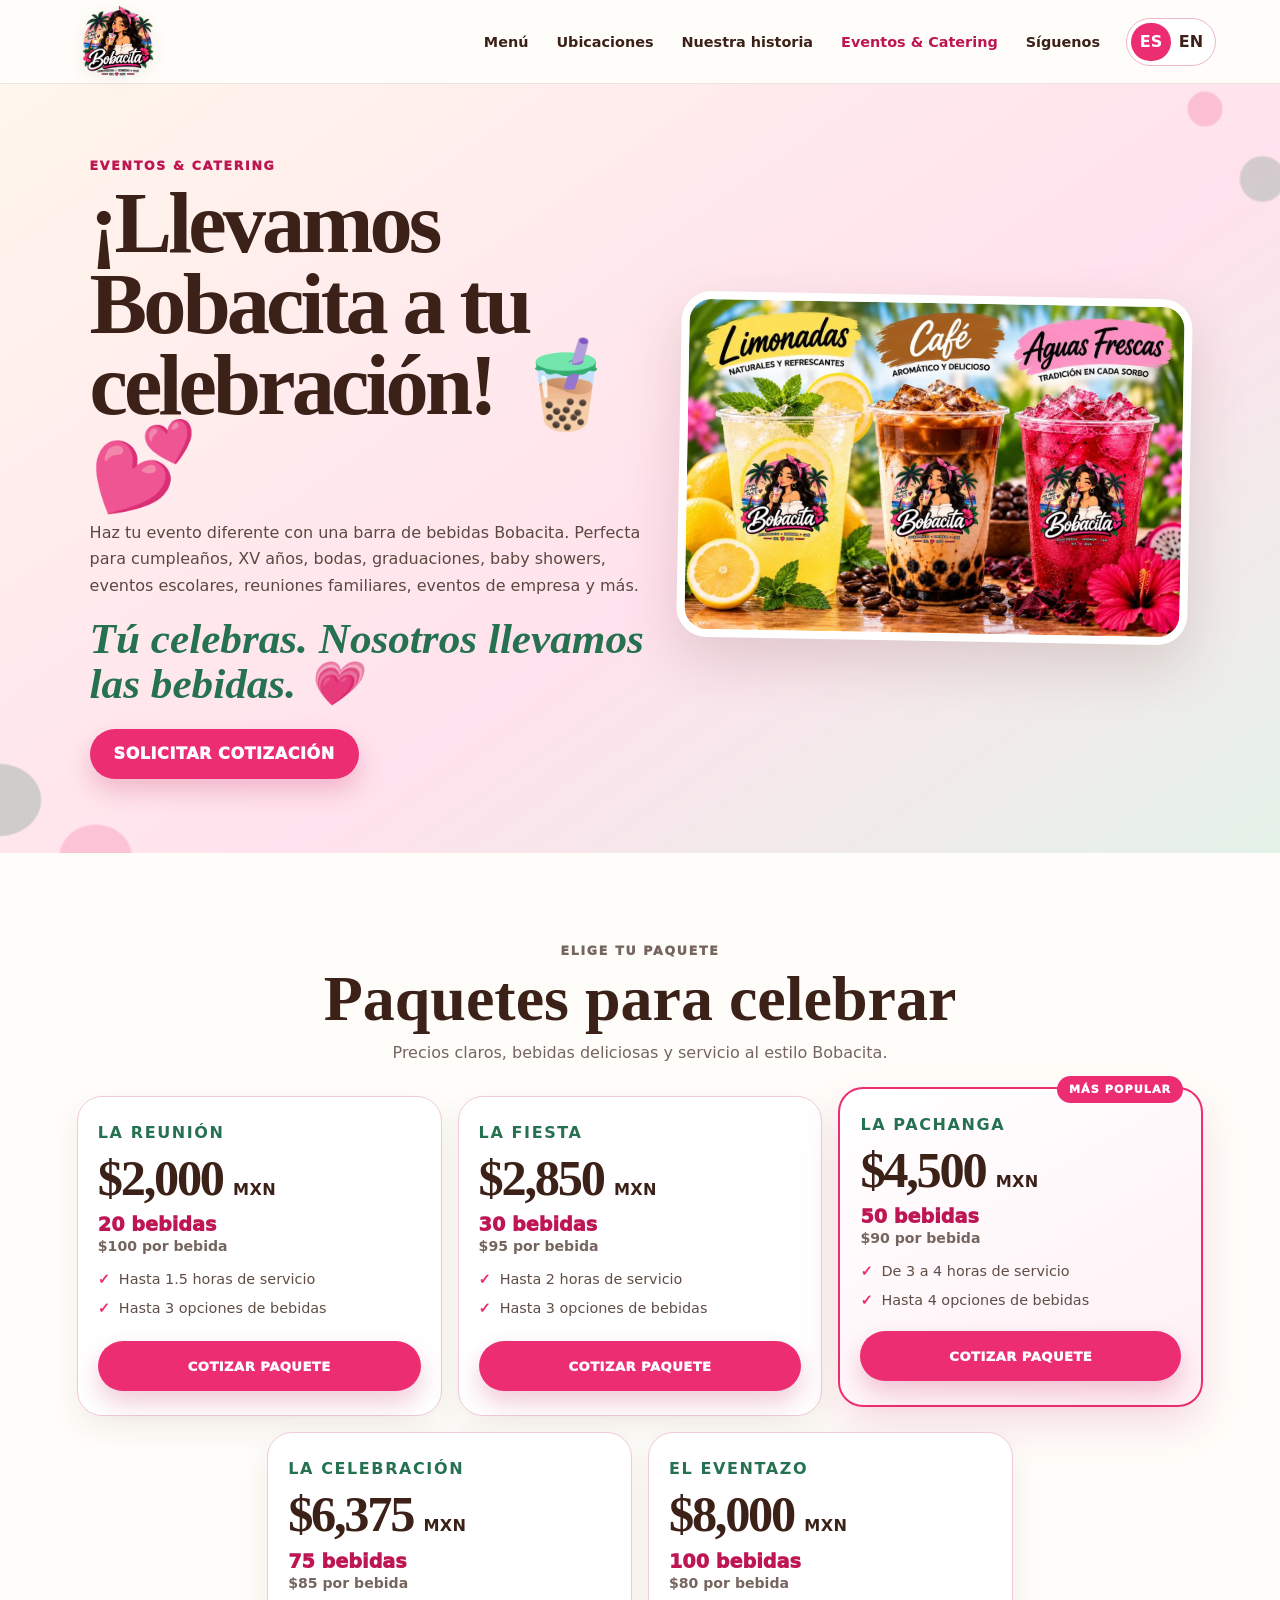
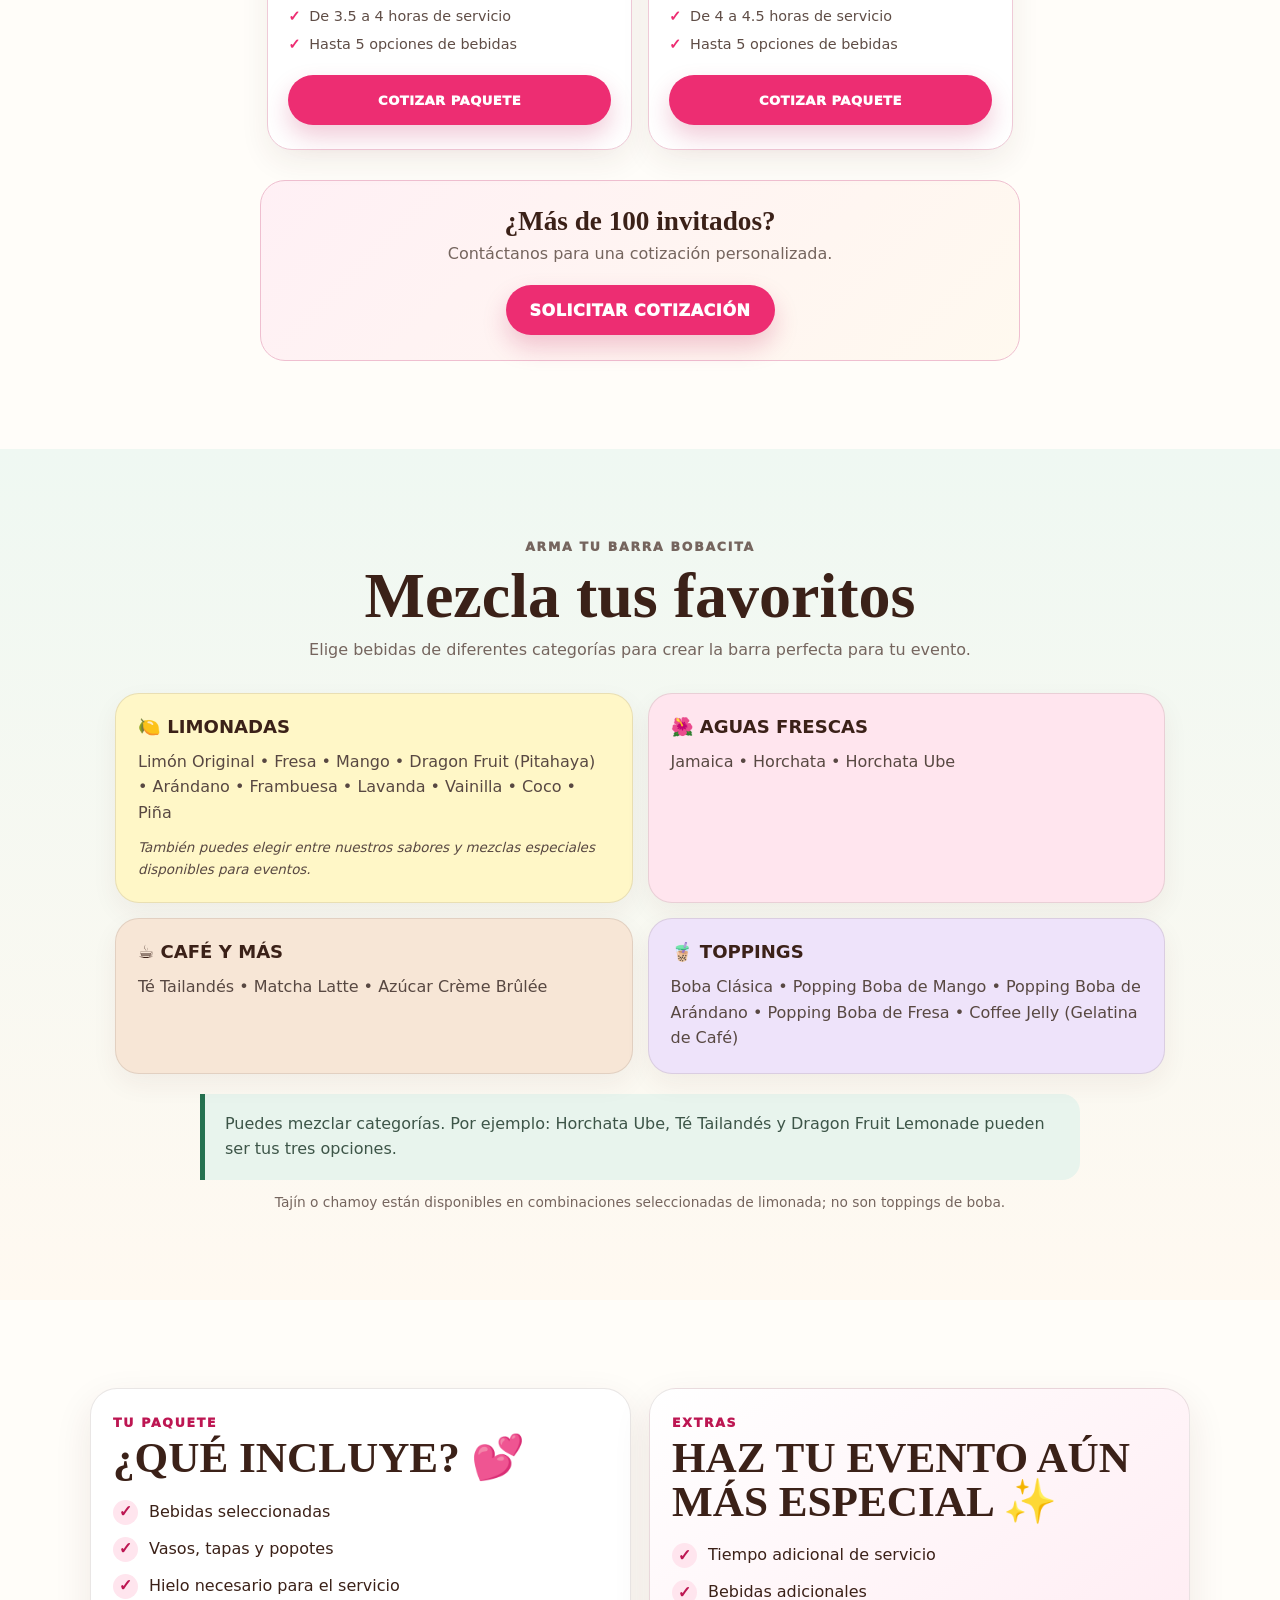
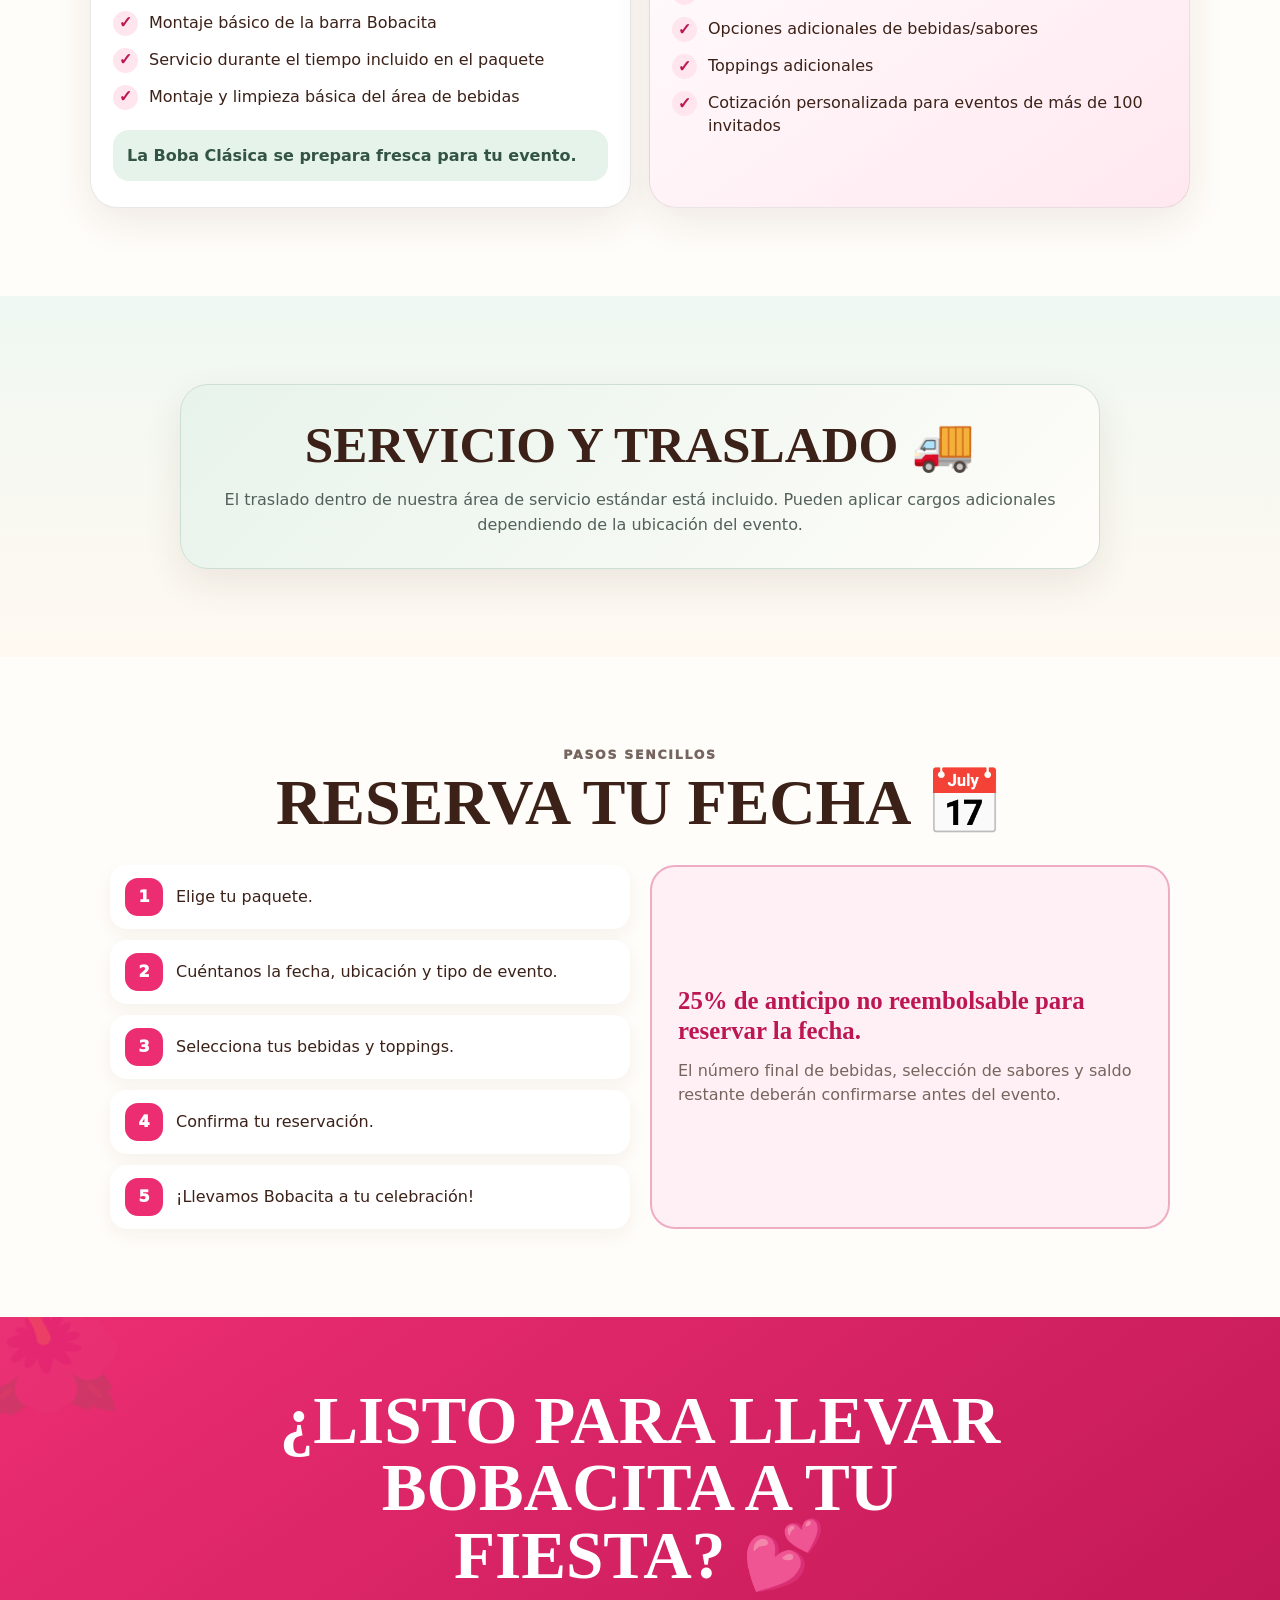
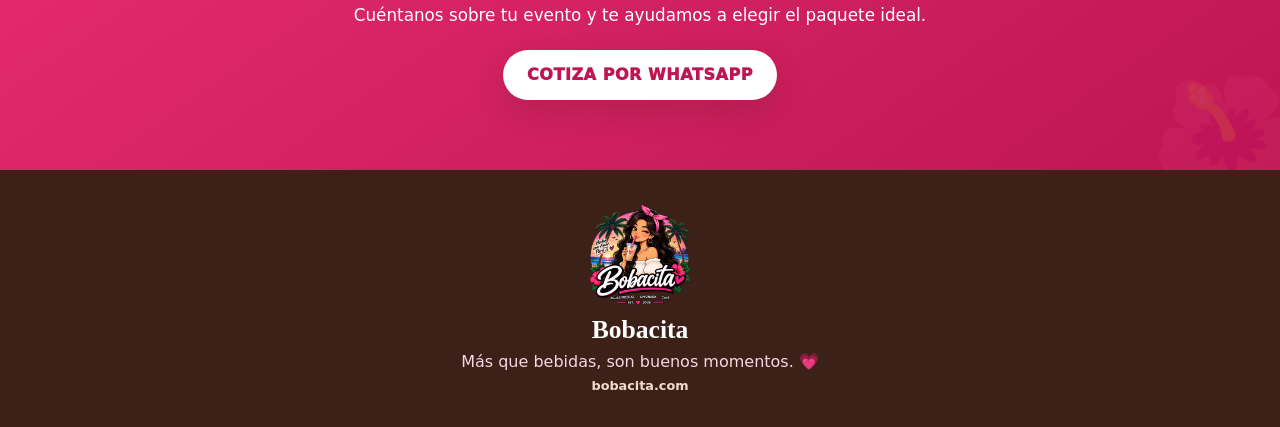
==== commit 42e16df0: "Prepare catering.html for location menu draft" ====
--- a/catering.html
+++ b/catering.html
@@ -14,7 +14,8 @@
       <img src="assets/web/bobacita-logo.webp" width="600" height="600" alt="Bobacita" decoding="async" fetchpriority="high">
     </a>
     <nav class="desktop-nav" aria-label="Navegación principal" data-i18n-aria="main_navigation">
-      <a href="index.html#menu" data-i18n="nav_menu">Menú</a>
+      <a href="index.html#ubicaciones" data-i18n="nav_menu">Menú</a>
+      <a href="index.html#ubicaciones" data-i18n="nav_locations">Ubicaciones</a>
       <a href="index.html#historia" data-i18n="nav_story">Nuestra historia</a>
       <a class="active" href="catering.html" aria-current="page" data-i18n="nav_catering">Eventos &amp; Catering</a>
       <a href="index.html#siguenos" data-i18n="nav_follow">Síguenos</a>
@@ -27,8 +28,9 @@
   </header>
   <nav class="mobile-nav" id="mobile-navigation" aria-label="Navegación móvil" data-i18n-aria="mobile_navigation" hidden>
     <a href="index.html#inicio" data-i18n="nav_home">Inicio</a>
-    <a href="index.html#menu" data-i18n="nav_menu">Menú</a>
-    <a href="index.html#featured-drink" data-i18n="nav_featured">Bebida destacada</a>
+    <a href="index.html#ubicaciones" data-i18n="nav_menu">Menú</a>
+    <a href="index.html#ubicaciones" data-i18n="nav_locations">Ubicaciones</a>
+    <a href="index.html#ubicaciones" data-i18n="nav_featured">Bebida destacada</a>
     <a href="index.html#historia" data-i18n="nav_story">Nuestra historia</a>
     <a href="index.html#siguenos" data-i18n="nav_follow">Síguenos</a>
     <a href="catering.html" aria-current="page" data-i18n="nav_catering">Eventos &amp; Catering</a>
